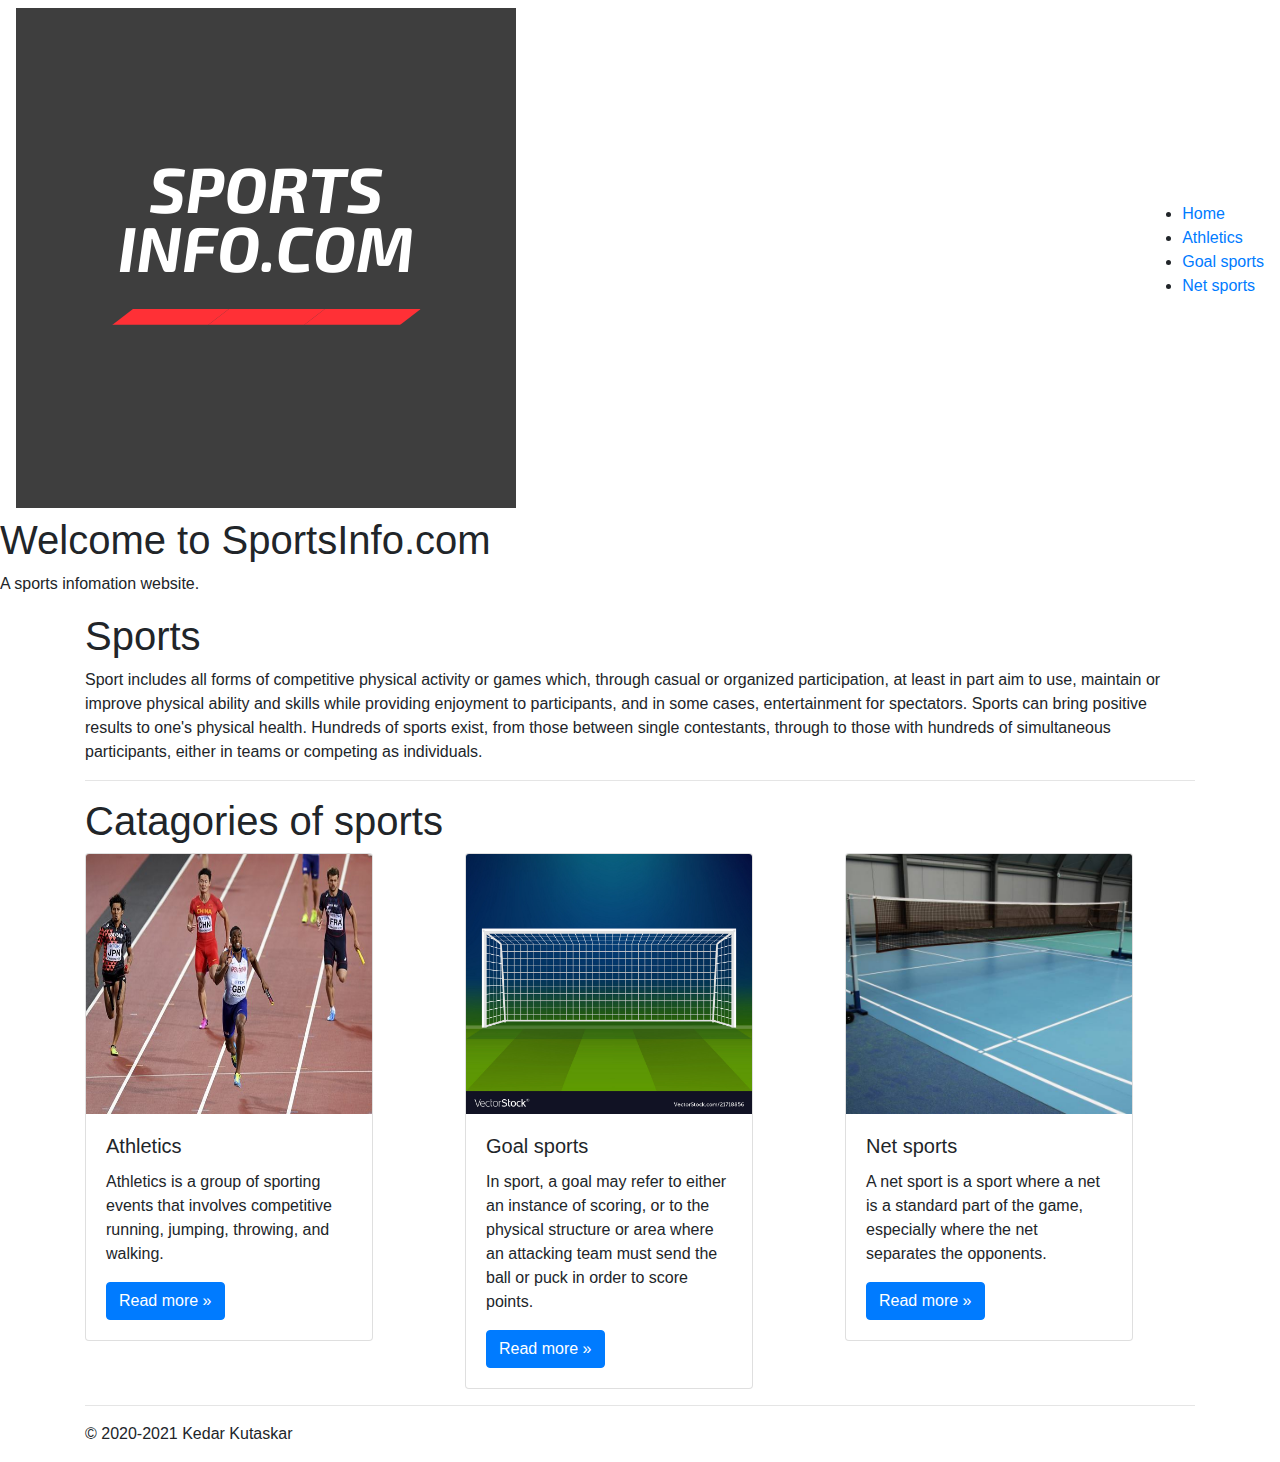
==== index.html @ 4b44c544 "Rename Index.html to index.html" ====
<!DOCTYPE html>
<html lang="en">
<head>
    <meta charset="UTF-8">
    <meta name="viewport" content="width=device-width, initial-scale=1.0">
    <link rel="stylesheet" href="https://maxcdn.bootstrapcdn.com/bootstrap/4.0.0/css/bootstrap.min.css" integrity="sha384-Gn5384xqQ1aoWXA+058RXPxPg6fy4IWvTNh0E263XmFcJlSAwiGgFAW/dAiS6JXm" crossorigin="anonymous">
    <link rel="stylesheet" href="css/style.css">
    <title>Home</title>
</head>
    <style>
        
    </style>
<body>
    <!-- Nav bar -->
    <nav class="navbar">
        <div class="logo">
            <img src="Images/logo.png" alt="">
        </div>
        <ul>
            <li class="item active"><a href="Index.html">Home</a></li>
            <li class="item"><a href="Athletics.html">Athletics</a></li>
            <li class="item"><a href="Goalsports.html">Goal sports</a></li>
            <li class="item"><a href="Ballovernet.html">Net sports</a></li>
        </ul>
    </nav>

    <!-- Hero section -->
    <div class="hero__section">
        <div class="content">
            <h1>Welcome to SportsInfo.com</h1>
            <p>A sports infomation website.</p>
        </div>
    </div>

    <!-- Sports -->
    <div class="sports">
        <div class="container info">
            <h1>Sports</h1>
            <p>Sport includes all forms of competitive physical activity or games which, through casual or organized 
                participation, at least in part aim to use, maintain or improve physical ability and skills while 
                providing enjoyment to participants, and in some cases, entertainment for spectators. Sports can bring 
                positive results to one's physical health. Hundreds of sports exist, from those between single contestants,
                through to those with hundreds of simultaneous participants, either in teams or competing as individuals. 
            </p>
            <hr>
        </div>
    </div>

    <!-- Cards section -->
    <div class="card_section">
        <div class="container">
            <h1>Catagories of sports</h1>
            <div class="row">
                <div class="col-lg-4">
                    <div class="card" style="width: 18rem;">
                        <img class="card-img-top" src="Images/athletics.jpg" alt="Card image cap" style="height:260px;">
                        <!-- <img class="card-img-top" src="https://www.sportphotogallery.com/content/images/cmsfiles/product/27367/27744-list.jpg" alt="Card image cap" style="height:260px;"> -->
                        <div class="card-body">
                          <h5 class="card-title">Athletics</h5>
                          <p class="card-text">Athletics is a group of sporting events that involves competitive running, jumping, throwing, and walking. </p>
                          <a href="Athletics.html" class="btn btn-primary">Read more »</a>
                        </div>
                      </div>
                </div>
                <div class="col-lg-4">
                    <div class="card" style="width: 18rem;">
                        <img class="card-img-top" src="Images/goal.jpg" alt="Card image cap" style="height:260px;">
                        <!-- <img class="card-img-top" src="https://cdn2.vectorstock.com/i/1000x1000/88/56/soccer-goal-football-goalpost-with-net-on-a-vector-21718856.jpg" alt="Card image cap"> -->
                        <div class="card-body">
                          <h5 class="card-title">Goal sports</h5>
                          <p class="card-text"> In sport, a goal may refer to either an instance of scoring, or to the physical structure or area where an attacking team must send the ball or puck in order to score points.</p>
                          <a href="Goalsports.html" class="btn btn-primary">Read more »</a>
                        </div>
                      </div>
                </div>
                <div class="col-lg-4">
                    <div class="card" style="width: 18rem;">
                        <img class="card-img-top" src="Images/net.jpeg" alt="Card image cap" style="height:260px;">
                        <!-- <img class="card-img-top" src="https://rukminim1.flixcart.com/image/612/612/jyeq64w0/net/t/f/6/20-x-2-ft-nylon-ad-sport-net-2-adrenex-by-flipkart-badminton-original-imafgkek9w2dgzzy.jpeg?q=70" alt="Card image cap"> -->
                        <div class="card-body">
                          <h5 class="card-title">Net sports</h5>
                          <p class="card-text"> A net sport is a sport where a net is a standard part of the game, especially where the net separates the opponents.</p>
                          <a href="Ballovernet.html" class="btn btn-primary">Read more »</a>
                        </div>
                      </div>
                </div>
            </div>           
        </div>
    </div>

    <footer class="container">
        <hr>
        <p>© 2020-2021 Kedar Kutaskar</p>
    </footer>
    
</body>
<script src="https://code.jquery.com/jquery-3.2.1.slim.min.js" integrity="sha384-KJ3o2DKtIkvYIK3UENzmM7KCkRr/rE9/Qpg6aAZGJwFDMVNA/GpGFF93hXpG5KkN" crossorigin="anonymous"></script>
<script src="https://cdnjs.cloudflare.com/ajax/libs/popper.js/1.12.9/umd/popper.min.js" integrity="sha384-ApNbgh9B+Y1QKtv3Rn7W3mgPxhU9K/ScQsAP7hUibX39j7fakFPskvXusvfa0b4Q" crossorigin="anonymous"></script>
<script src="https://maxcdn.bootstrapcdn.com/bootstrap/4.0.0/js/bootstrap.min.js" integrity="sha384-JZR6Spejh4U02d8jOt6vLEHfe/JQGiRRSQQxSfFWpi1MquVdAyjUar5+76PVCmYl" crossorigin="anonymous"></script>
</html>
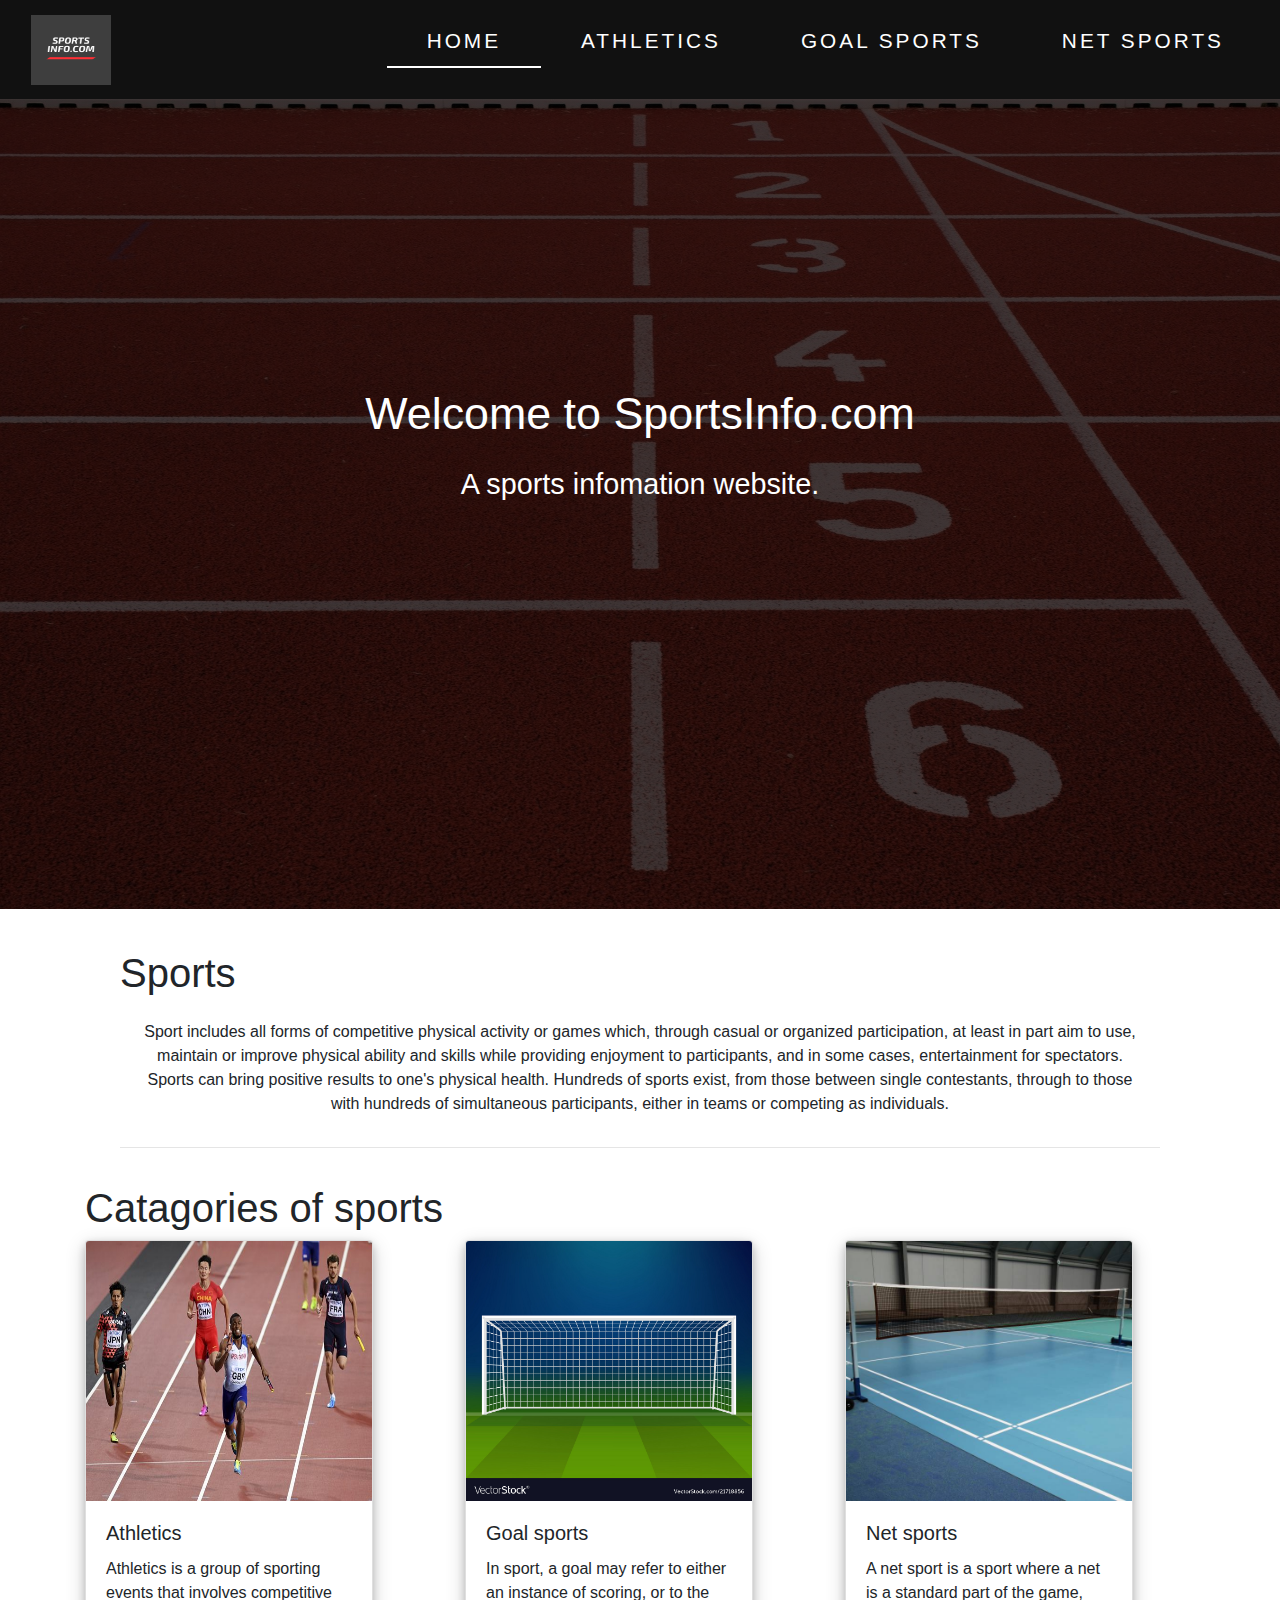
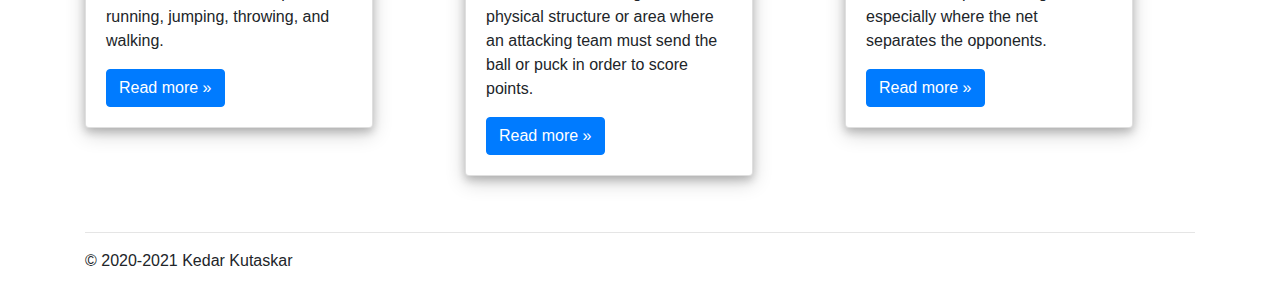
==== commit 6e7e1596: "Update index.html" ====
--- a/index.html
+++ b/index.html
@@ -4,7 +4,7 @@
     <meta charset="UTF-8">
     <meta name="viewport" content="width=device-width, initial-scale=1.0">
     <link rel="stylesheet" href="https://maxcdn.bootstrapcdn.com/bootstrap/4.0.0/css/bootstrap.min.css" integrity="sha384-Gn5384xqQ1aoWXA+058RXPxPg6fy4IWvTNh0E263XmFcJlSAwiGgFAW/dAiS6JXm" crossorigin="anonymous">
-    <link rel="stylesheet" href="css/style.css">
+    <link rel="stylesheet" href="CSS/style.css">
     <title>Home</title>
 </head>
     <style>
--- a/CSS/style.css
+++ b/CSS/style.css
@@ -0,0 +1,196 @@
+*{
+    margin: 0;
+    padding: 0;
+    box-sizing: border-box;
+    font-family: "Helvetica Neue", Helvetica, Arial, sans-serif;
+}
+html
+{
+    scroll-behavior: smooth;
+}
+
+/* Navbar */
+.navbar
+{
+    height: 11vh;
+    background-color: #111;
+    display: flex;
+    flex-direction: row;
+    flex-wrap: wrap;
+    align-items: center;
+    position:sticky;
+    top:0px;
+    width: 100%;
+    z-index: 1;
+    padding: 5px 16px;
+}
+.logo
+{
+    margin: 0px 15px;
+}
+.logo img
+{
+    height: 70px;
+    width: 80px;
+    padding: 0px 0px;
+}
+
+.navbar ul
+{
+    list-style: none;
+    display: flex;
+    text-align: center;
+    justify-content: center;
+}
+.navbar ul li
+{
+    font-size: 1.3rem;
+    padding: 0 20px;
+}
+.navbar ul li a
+{
+    text-decoration: none;
+    display: block;
+    padding: 3px 20px;
+    text-transform: uppercase;
+    color:#fff;
+    letter-spacing: 3px;
+    transition: .5s;
+    padding: 10px 20px;
+}
+.navbar ul li a:hover
+{
+    background-color: #fff;
+    color: #000;
+    border-radius: 50px;
+}
+.active
+{
+  border-bottom: 2px solid white;
+}
+/* Image section */
+
+.hero__section
+{
+    background-image: linear-gradient(rgb(65, 55, 55),rgb(65,55,55)), url("../Images/background.jpg");
+    background-blend-mode: multiply;
+    background-size: cover;
+    height: 90vh;
+    width: 100%;
+    display: flex;
+    align-items: center;
+    justify-content: center;
+}
+.content
+{
+  margin-top:60px;
+  padding: 40px 200px;
+  height: 45vh;
+  color: white;
+  width: auto;
+}
+.content h1
+{
+  font-size: 2.8rem;
+  padding: 15px;
+}
+.content p
+{
+  text-align: center;
+  font-size: 1.8rem;
+}
+/* Sports */
+.info
+{
+  padding: 40px 50px; 
+   padding-bottom: 20px;
+}
+.info p
+{
+  padding: 15px;
+  text-align: center;
+}
+.sinfo p
+{
+  padding: 5px;
+  justify-content : center;
+}
+/* Card section */
+.card
+{
+  box-shadow: 0 4px 8px 0 rgba(0, 0, 0, 0.2), 0 6px 20px 0 rgba(0, 0, 0, 0.19);
+}
+.crd-text
+{
+  text-align: center;
+}
+
+/* Sidebar */
+.sidenav {
+    height: 100%;
+    width: 0;
+    position: fixed;
+    z-index: 1;
+    top: 20;
+    left: 0;
+    background-color: #111;
+    overflow-x: hidden;
+    transition: 0.5s;
+    padding-top: 60px;
+    z-index: 1;
+  }
+  
+  .sidenav a {
+    padding: 8px 8px 8px 32px;
+    text-decoration: none;
+    font-size: 25px;
+    color: #fff;
+    display: block;
+    transition: 0.3s;
+    
+  }
+  
+  .sidenav a:hover {
+    background:white;
+    color: black;
+  }
+  
+  .sidenav .closebtn {
+    position: absolute;
+    top: 0;
+    right: 25px;
+    font-size: 36px;
+    margin-left: 50px;
+    
+  }
+  #sidebar
+  {
+    position: fixed;
+    padding-left: 10px;
+    cursor: pointer;
+  }
+  
+  /* Main info */
+  #main {
+    transition: margin-left .5s;
+    padding: 16px;
+  }
+  
+   .secs
+  {
+      padding: 80px 0px;
+  }
+
+  .side_img
+{
+    width:300px;
+    height:300px;
+    box-shadow: 0 4px 8px 0 rgba(0, 0, 0, 0.2), 0 6px 20px 0 rgba(0, 0, 0, 0.19);
+}
+  /* Footer */
+  footer
+  {
+    padding-top: 20px;
+    margin-top:20px;
+  }
+  